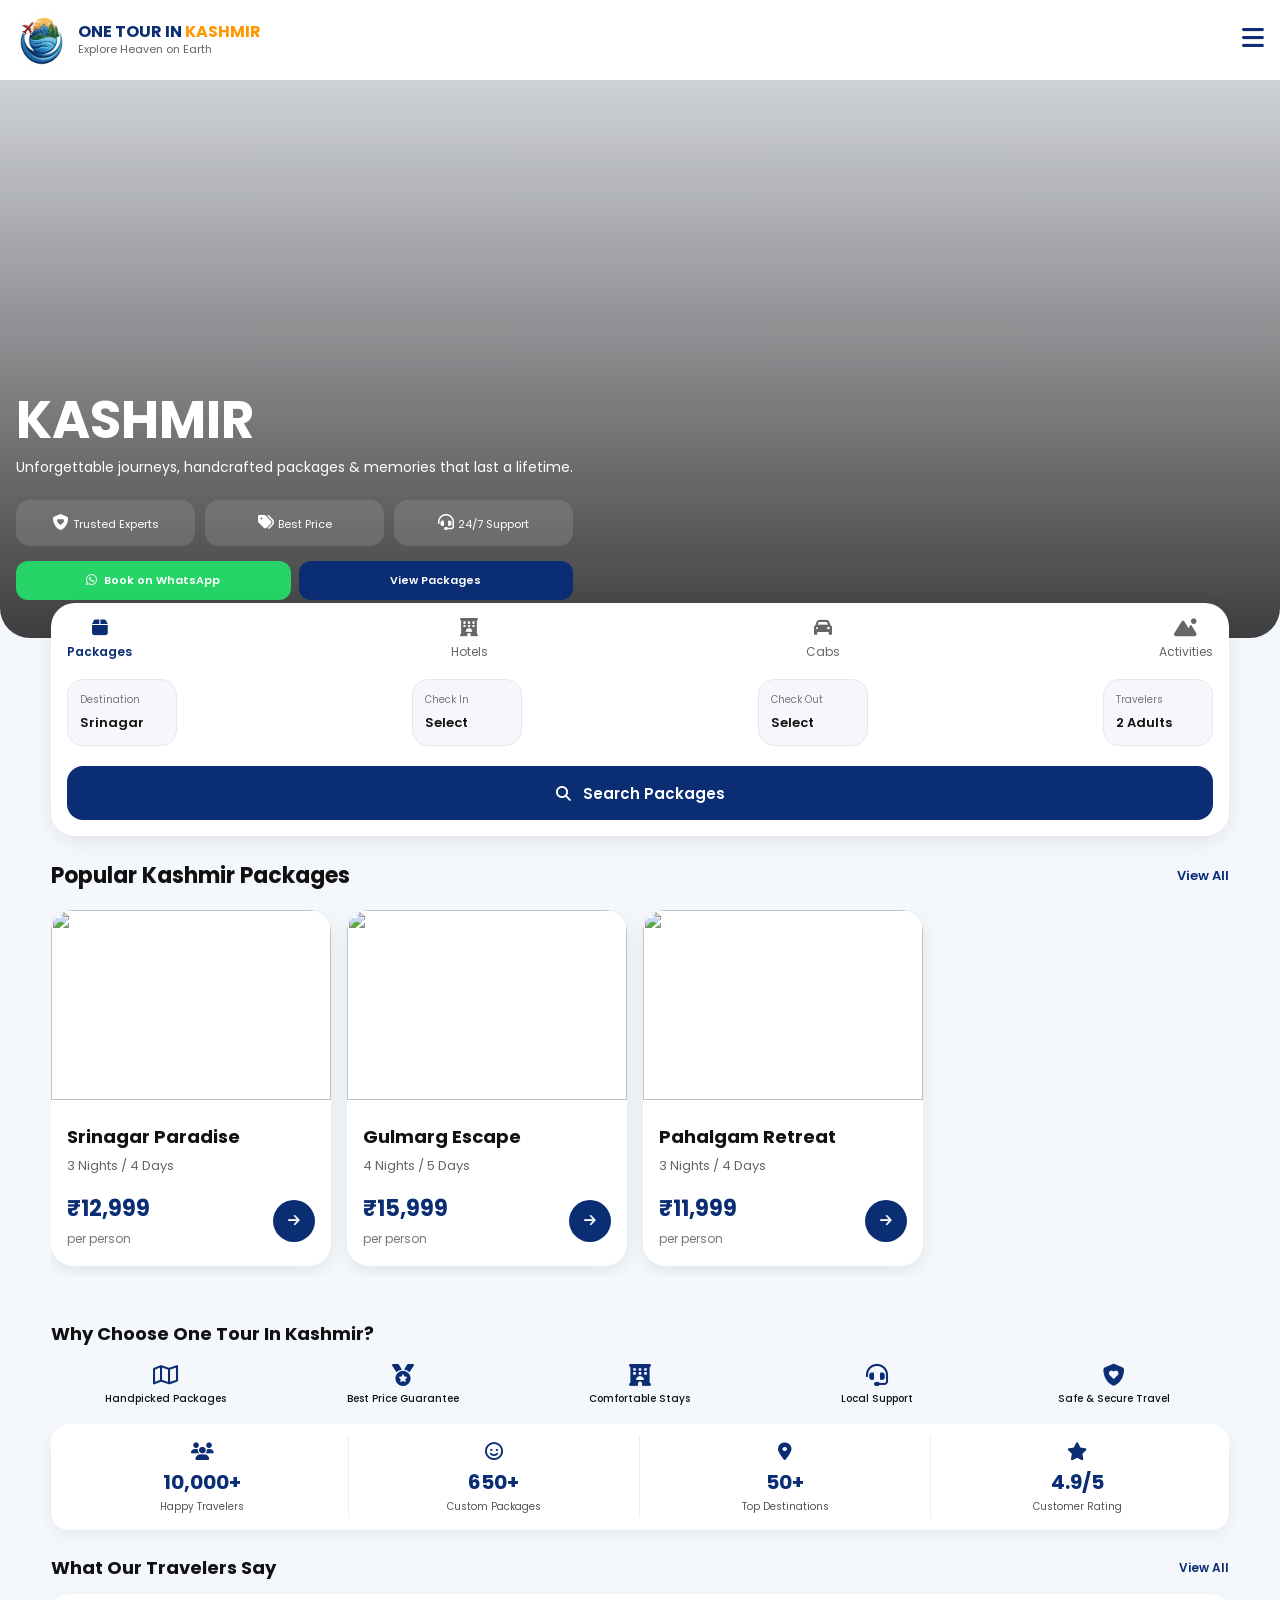
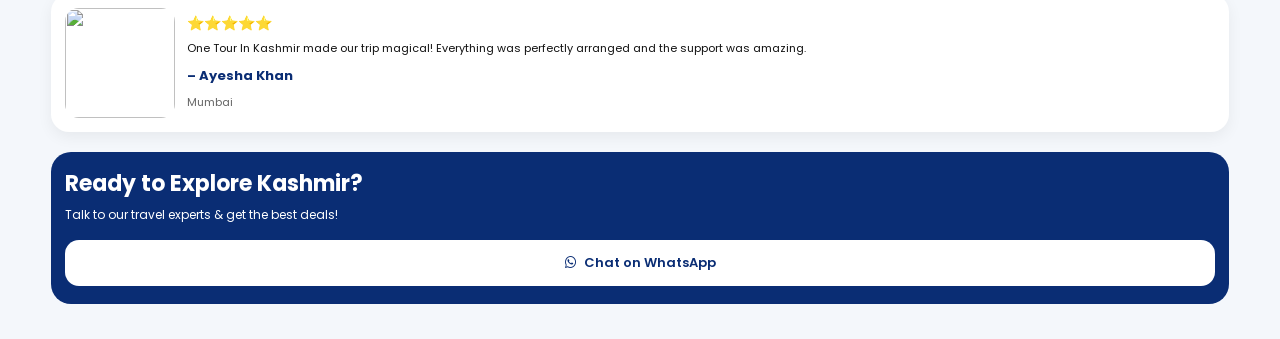
==== index.html @ 7d549db3 "Add files via upload" ====
<!DOCTYPE html>
<html lang="en">
<head>
  <meta charset="UTF-8">
  <meta name="viewport" content="width=device-width, initial-scale=1.0">

  <title>One Tour In Kashmir</title>

  <link rel="stylesheet" href="style.css">

  <!-- Icons -->
  <link rel="stylesheet"
  href="https://cdnjs.cloudflare.com/ajax/libs/font-awesome/6.5.1/css/all.min.css">

</head>
<body>

<!-- HEADER -->

<header class="header">

  <div class="logo-area">

    <img src="logoot.png" class="logo-img">

    <div class="logo-text">
      <h2>ONE TOUR IN <span>KASHMIR</span></h2>
      <p>Explore Heaven on Earth</p>
    </div>

  </div>

  <div class="menu">
    <i class="fa-solid fa-bars"></i>
  </div>

</header>

<!-- HERO -->

<section class="hero">

  <div class="overlay"></div>

  <div class="hero-content">

    <h1>KASHMIR</h1>

    <p>
      Unforgettable journeys, handcrafted packages &
      memories that last a lifetime.
    </p>

    <!-- FEATURES -->

    <div class="features">

      <div class="feature-box">
        <i class="fa-solid fa-shield-heart"></i>
        <span>Trusted Experts</span>
      </div>

      <div class="feature-box">
        <i class="fa-solid fa-tags"></i>
        <span>Best Price</span>
      </div>

      <div class="feature-box">
        <i class="fa-solid fa-headset"></i>
        <span>24/7 Support</span>
      </div>

    </div>

    <!-- BUTTONS -->

    <div class="hero-buttons">

      <a href="#" class="btn whatsapp">
        <i class="fa-brands fa-whatsapp"></i>
        Book on WhatsApp
      </a>

      <a href="#" class="btn white-btn">
        View Packages
      </a>

    </div>

  </div>

</section>

<!-- SEARCH SECTION -->

<section class="search-section">

  <!-- CATEGORY -->

  <div class="tabs">

    <div class="tab active">
      <i class="fa-solid fa-box"></i>
      <span>Packages</span>
    </div>

    <div class="tab">
      <i class="fa-solid fa-hotel"></i>
      <span>Hotels</span>
    </div>

    <div class="tab">
      <i class="fa-solid fa-car"></i>
      <span>Cabs</span>
    </div>

    <div class="tab">
      <i class="fa-solid fa-mountain-sun"></i>
      <span>Activities</span>
    </div>

  </div>

<!-- SEARCH BAR -->

<div class="search-bar">

  <div class="search-item">
    <label>Destination</label>
    <p>Srinagar</p>
  </div>

  <div class="search-item">
    <label>Check In</label>
    <p>Select</p>
  </div>

  <div class="search-item">
    <label>Check Out</label>
    <p>Select</p>
  </div>

  <div class="search-item">
    <label>Travelers</label>
    <p>2 Adults</p>
  </div>

</div>

<!-- SEPARATE SEARCH BUTTON -->

<button class="main-search-btn">
  <i class="fa-solid fa-magnifying-glass"></i>
  Search Packages
</button>

</div>

</section>

<!-- PACKAGES -->

<section class="packages">

  <div class="title-row">
    <h2>Popular Kashmir Packages</h2>
    <a href="#">View All</a>
  </div>

  <div class="package-scroll">

    <!-- CARD -->

    <div class="card">

      <img src="https://images.unsplash.com/photo-1598091383021-15ddea10925d?q=80&w=1200&auto=format&fit=crop">

      <div class="card-content">

        <h3>Srinagar Paradise</h3>

        <p>3 Nights / 4 Days</p>

        <div class="price-row">

          <div>
            <h4>₹12,999</h4>
            <span>per person</span>
          </div>

          <button>
            <i class="fa-solid fa-arrow-right"></i>
          </button>

        </div>

      </div>

    </div>

    <!-- CARD -->

    <div class="card">

      <img src="https://images.unsplash.com/photo-1626621341517-bbf3d9990a23?q=80&w=1200&auto=format&fit=crop">

      <div class="card-content">

        <h3>Gulmarg Escape</h3>

        <p>4 Nights / 5 Days</p>

        <div class="price-row">

          <div>
            <h4>₹15,999</h4>
            <span>per person</span>
          </div>

          <button>
            <i class="fa-solid fa-arrow-right"></i>
          </button>

        </div>

      </div>

    </div>

    <!-- CARD -->

    <div class="card">

      <img src="https://images.unsplash.com/photo-1506744038136-46273834b3fb?q=80&w=1200&auto=format&fit=crop">

      <div class="card-content">

        <h3>Pahalgam Retreat</h3>

        <p>3 Nights / 4 Days</p>

        <div class="price-row">

          <div>
            <h4>₹11,999</h4>
            <span>per person</span>
          </div>

          <button>
            <i class="fa-solid fa-arrow-right"></i>
          </button>

        </div>

      </div>

    </div>

  </div>

</section>

<!-- WHY CHOOSE -->

<section class="why-section">

  <h2>Why Choose One Tour In Kashmir?</h2>

  <div class="why-icons">

    <div class="why-item">
      <i class="fa-regular fa-map"></i>
      <span>Handpicked Packages</span>
    </div>

    <div class="why-item">
      <i class="fa-solid fa-medal"></i>
      <span>Best Price Guarantee</span>
    </div>

    <div class="why-item">
      <i class="fa-solid fa-hotel"></i>
      <span>Comfortable Stays</span>
    </div>

    <div class="why-item">
      <i class="fa-solid fa-headset"></i>
      <span>Local Support</span>
    </div>

    <div class="why-item">
      <i class="fa-solid fa-shield-heart"></i>
      <span>Safe & Secure Travel</span>
    </div>

  </div>

</section>

<!-- STATS -->

<section class="stats-box">

  <div class="stat-item">
    <i class="fa-solid fa-users"></i>
    <h3>10,000+</h3>
    <p>Happy Travelers</p>
  </div>

  <div class="stat-item">
    <i class="fa-regular fa-face-smile"></i>
    <h3>650+</h3>
    <p>Custom Packages</p>
  </div>

  <div class="stat-item">
    <i class="fa-solid fa-location-dot"></i>
    <h3>50+</h3>
    <p>Top Destinations</p>
  </div>

  <div class="stat-item">
    <i class="fa-solid fa-star"></i>
    <h3>4.9/5</h3>
    <p>Customer Rating</p>
  </div>

</section>

<!-- TESTIMONIAL -->

<section class="testimonial-section">

  <div class="testimonial-top">

    <h2>What Our Travelers Say</h2>

    <a href="#">View All</a>

  </div>

  <div class="testimonial-card">

    <img src="https://images.unsplash.com/photo-1519046904884-53103b34b206?q=80&w=1200&auto=format&fit=crop">

    <div class="testimonial-content">

      <div class="stars">⭐⭐⭐⭐⭐</div>

      <p>
        One Tour In Kashmir made our trip magical!
        Everything was perfectly arranged and the support was amazing.
      </p>

      <h4>– Ayesha Khan</h4>

      <span>Mumbai</span>

    </div>

  </div>

</section>

<!-- CTA -->

<section class="cta-box">

  <div>

    <h2>Ready to Explore Kashmir?</h2>

    <p>
      Talk to our travel experts & get the best deals!
    </p>

  </div>

  <a href="#">
    <i class="fa-brands fa-whatsapp"></i>
    Chat on WhatsApp
  </a>

</section>



</body>
</html>
---- style.css ----
@import url('https://fonts.googleapis.com/css2?family=Poppins:wght@300;400;500;600;700&display=swap');

*{
  margin:0;
  padding:0;
  box-sizing:border-box;
  font-family:'Poppins',sans-serif;
}

body{
  background:#f4f7fb;
  color:#111;
  overflow-x:hidden;
}

/* HEADER */

.header{
  width:100%;
  padding:14px 16px;
  display:flex;
  justify-content:space-between;
  align-items:center;
  background:#fff;
  position:fixed;
  top:0;
  left:0;
  z-index:1000;
}

.logo-area{
  display:flex;
  align-items:center;
  gap:10px;
}

.logo-img{
  width:52px;
  height:52px;
  object-fit:contain;
}

.logo-text h2{
  font-size:16px;
  color:#0a2d74;
  line-height:1.2;
}

.logo-text span{
  color:#ff9800;
}

.logo-text p{
  font-size:11px;
  color:#666;
}

.menu i{
  font-size:25px;
  color:#0a2d74;
}

/* HERO */

.hero{
  width:100%;
  height:62vh;
  background:url('https://images.unsplash.com/photo-1605640840605-14ac1855827b?q=80&w=1400&auto=format&fit=crop') center/cover;
  position:relative;
  margin-top:80px;
  display:flex;
  align-items:end;
  padding:20px 16px;
  border-bottom-left-radius:30px;
  border-bottom-right-radius:30px;
  overflow:hidden;
}

.overlay{
  position:absolute;
  inset:0;
  background:linear-gradient(
  to top,
  rgba(0,0,0,0.75),
  rgba(0,0,0,0.15)
  );
}

.hero-content{
  position:relative;
  z-index:2;
  color:#fff;
}

.hero-content h1{
  font-size:52px;
  line-height:0.9;
  margin-bottom:12px;
}

.hero-content p{
  font-size:14px;
  line-height:1.7;
  margin-bottom:20px;
}

/* FEATURES */

.features{
  display:flex;
  gap:10px;
  margin-bottom:20px;
}

.feature-box{
  flex:1;
  background:rgba(255,255,255,0.12);
  backdrop-filter:blur(10px);
  border-radius:14px;
  padding:10px;
  text-align:center;
}

.feature-box i{
  font-size:16px;
  margin-bottom:6px;
}

.feature-box span{
  font-size:11px;
}

/* HERO BUTTONS */

.hero-buttons{
  display:flex;
  gap:8px;
  margin-top:-5px;
  margin-bottom:18px;
}

.btn{
  flex:1;
  padding:11px 10px;
  border-radius:12px;
  text-align:center;
  text-decoration:none;
  font-size:11px;
  font-weight:600;
}

.btn i{
  margin-right:4px;
  font-size:12px;
}

.whatsapp{
  background:#25d366;
  color:#fff;
}

.white-btn{
  background:#0a2d74;
  color:#ffffff;
}

/* SEARCH */

.search-section{
  width:92%;
  background:#fff;
  margin:-35px auto 25px;
  padding:16px;
  border-radius:24px;
  box-shadow:0 5px 20px rgba(0,0,0,0.08);
  position:relative;
  z-index:10;
}

/* TABS */

.tabs{
  display:flex;
  justify-content:space-between;
  margin-bottom:18px;
}

.tab{
  display:flex;
  flex-direction:column;
  align-items:center;
  gap:6px;
  color:#666;
  font-size:12px;
}

.tab i{
  font-size:18px;
}

.tab.active{
  color:#0a2d74;
  font-weight:600;
}

/* SEARCH BAR NEW DESIGN */

.search-bar{
  width:100%;
  display:flex;
  align-items:center;
  justify-content:space-between;
  gap:10px;
  margin-top:18px;
  overflow-x:auto;
  padding-bottom:4px;
}

.search-bar::-webkit-scrollbar{
  display:none;
}

.search-item{
  min-width:110px;
  background:#f5f7fb;
  border:1px solid #e4e8f0;
  border-radius:16px;
  padding:12px;
  flex-shrink:0;
}

.search-item label{
  display:block;
  font-size:10px;
  color:#777;
  margin-bottom:5px;
}

.search-item p{
  font-size:13px;
  font-weight:600;
  color:#111;
}

/* MAIN SEARCH BUTTON */

.main-search-btn{
  width:100%;
  height:54px;
  border:none;
  border-radius:16px;
  background:#0a2d74;
  color:#fff;
  font-size:15px;
  font-weight:600;
  margin-top:16px;
  cursor:pointer;
}

.main-search-btn i{
  margin-right:8px;
}

/* PACKAGES */

.packages{
  width:92%;
  margin:auto;
  padding-bottom:40px;
}

.title-row{
  display:flex;
  justify-content:space-between;
  align-items:center;
  margin-bottom:18px;
}

.title-row h2{
  font-size:22px;
  width:70%;
  line-height:1.4;
}

.title-row a{
  text-decoration:none;
  color:#0a2d74;
  font-size:13px;
  font-weight:600;
}

/* SCROLL */

.package-scroll{
  display:flex;
  gap:16px;
  overflow-x:auto;
  padding-bottom:10px;
}

.package-scroll::-webkit-scrollbar{
  display:none;
}

/* CARD */

.card{
  min-width:280px;
  background:#fff;
  border-radius:22px;
  overflow:hidden;
  box-shadow:0 5px 18px rgba(0,0,0,0.08);
}

.card img{
  width:100%;
  height:190px;
  object-fit:cover;
}

.card-content{
  padding:16px;
}

.card-content h3{
  font-size:18px;
  margin-bottom:6px;
}

.card-content p{
  color:#666;
  font-size:13px;
}

.price-row{
  display:flex;
  justify-content:space-between;
  align-items:center;
  margin-top:16px;
}

.price-row h4{
  color:#0a2d74;
  font-size:22px;
}

.price-row span{
  font-size:12px;
  color:#777;
}

.price-row button{
  width:42px;
  height:42px;
  border:none;
  border-radius:50%;
  background:#0a2d74;
  color:#fff;
}


/* WHY SECTION */

.why-section{
  width:92%;
  margin:auto;
  padding-top:5px;
}

.why-section h2{
  font-size:18px;
  margin-bottom:18px;
  line-height:1.4;
  font-weight:700;
}

.why-icons{
  display:grid;
  grid-template-columns:repeat(5,1fr);
  gap:8px;
}

.why-item{
  display:flex;
  flex-direction:column;
  align-items:center;
  text-align:center;
  gap:6px;
}

.why-item i{
  font-size:22px;
  color:#0a2d74;
}

.why-item span{
  font-size:10px;
  line-height:1.4;
  font-weight:500;
}

/* STATS */

.stats-box{
  width:92%;
  margin:18px auto 25px;
  background:#fff;
  border-radius:18px;
  padding:12px 6px;
  display:grid;
  grid-template-columns:repeat(4,1fr);
  box-shadow:0 5px 15px rgba(0,0,0,0.06);
}

.stat-item{
  text-align:center;
  border-right:1px solid #eee;
  padding:4px;
}

.stat-item:last-child{
  border-right:none;
}

.stat-item i{
  font-size:18px;
  color:#0a2d74;
  margin-bottom:6px;
}

.stat-item h3{
  font-size:20px;
  color:#0a2d74;
  margin-bottom:3px;
}

.stat-item p{
  font-size:10px;
  color:#555;
  line-height:1.4;
}

/* TESTIMONIAL */

.testimonial-section{
  width:92%;
  margin:auto;
  padding-bottom:20px;
}

.testimonial-top{
  display:flex;
  justify-content:space-between;
  align-items:center;
  margin-bottom:14px;
}

.testimonial-top h2{
  font-size:18px;
  width:70%;
  line-height:1.4;
}

.testimonial-top a{
  text-decoration:none;
  color:#0a2d74;
  font-size:12px;
  font-weight:600;
}

.testimonial-card{
  background:#fff;
  border-radius:18px;
  padding:14px;
  display:flex;
  gap:12px;
  align-items:center;
  box-shadow:0 5px 15px rgba(0,0,0,0.06);
}

.testimonial-card img{
  width:110px;
  height:110px;
  object-fit:cover;
  border-radius:14px;
  margin-bottom:0;
}

.testimonial-content{
  flex:1;
}

.testimonial-content .stars{
  margin-bottom:6px;
  font-size:14px;
}

.testimonial-content p{
  font-size:11px;
  line-height:1.6;
  margin-bottom:8px;
}

.testimonial-content h4{
  color:#0a2d74;
  margin-bottom:2px;
  font-size:13px;
}

.testimonial-content span{
  color:#666;
  font-size:11px;
}

/* CTA */

.cta-box{
  width:92%;
  margin:0 auto 35px;
  background:#0a2d74;
  border-radius:20px;
  padding:18px 14px;
  color:#fff;
}

.cta-box h2{
  font-size:22px;
  margin-bottom:6px;
  line-height:1.3;
}

.cta-box p{
  font-size:12px;
  line-height:1.6;
  margin-bottom:16px;
}

.cta-box a{
  width:100%;
  display:flex;
  justify-content:center;
  align-items:center;
  gap:8px;
  background:#fff;
  color:#0a2d74;
  text-decoration:none;
  padding:13px;
  border-radius:14px;
  font-weight:600;
  font-size:13px;
}
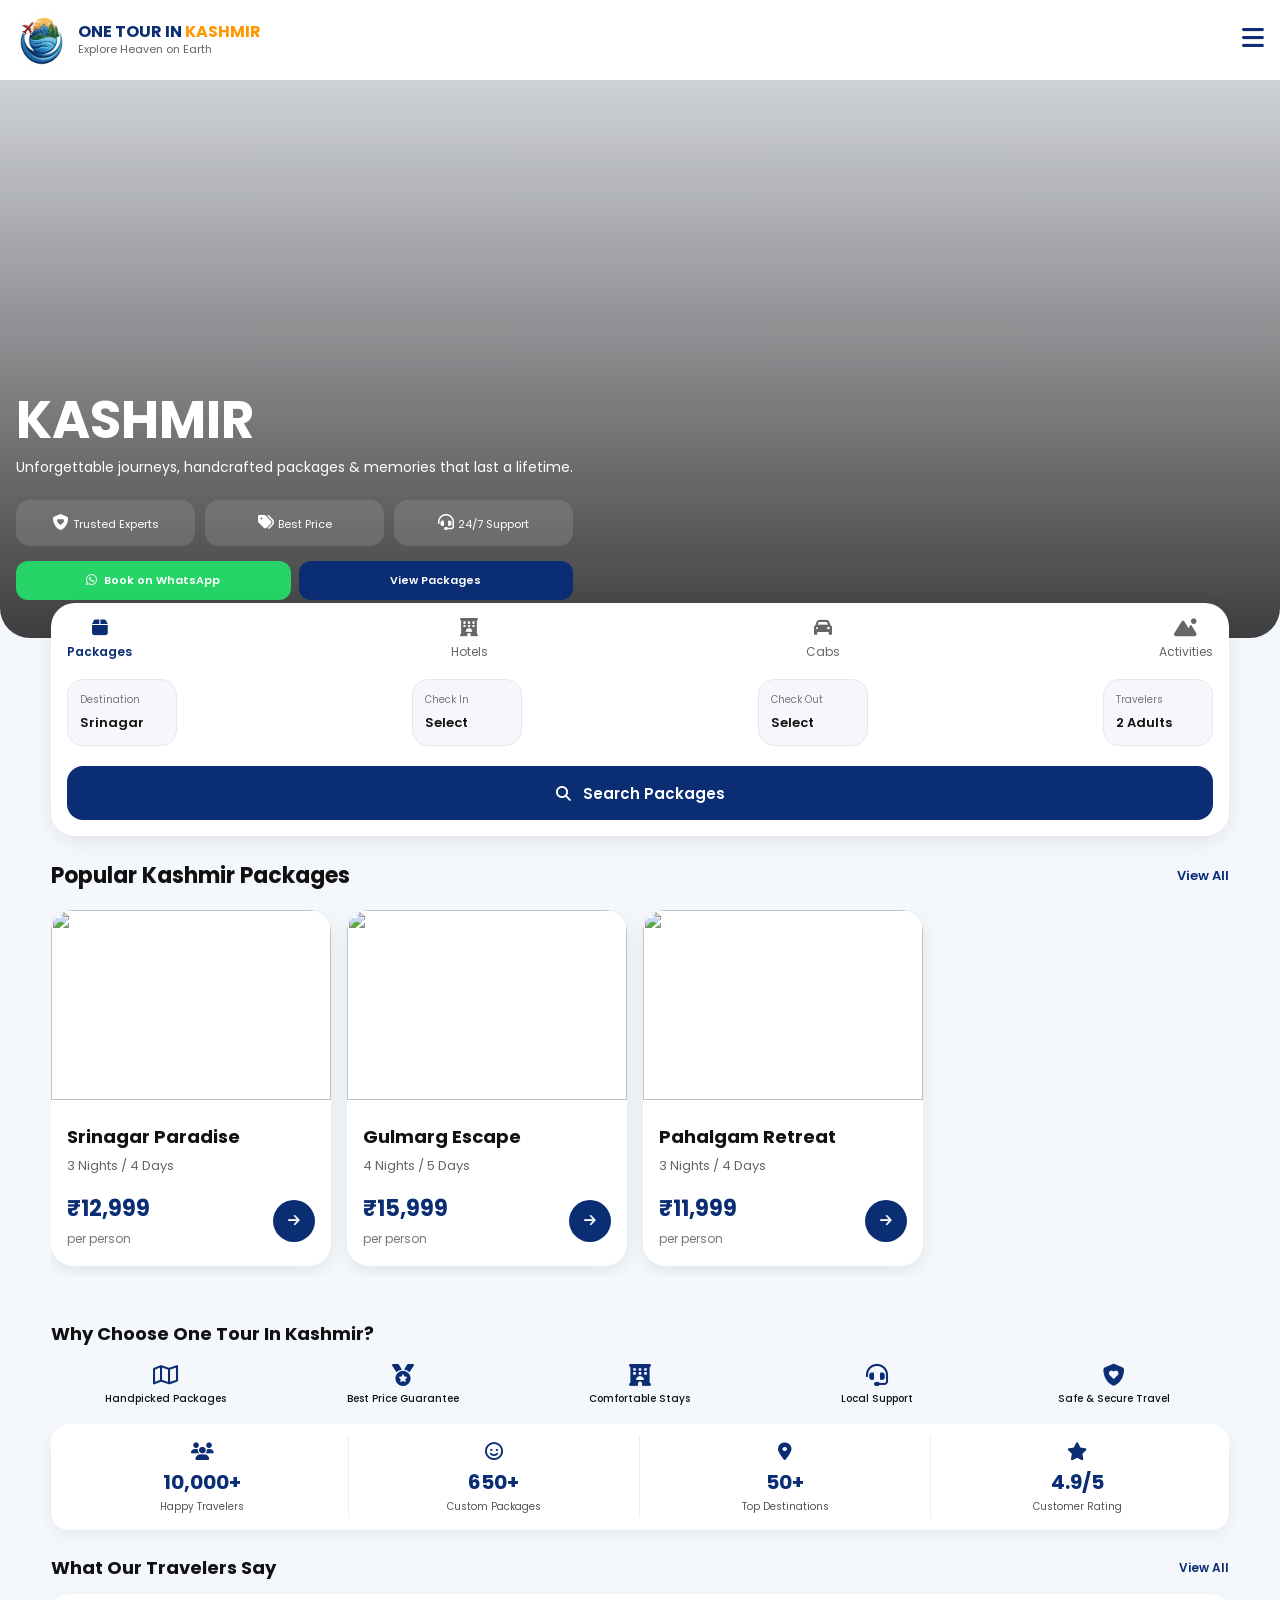
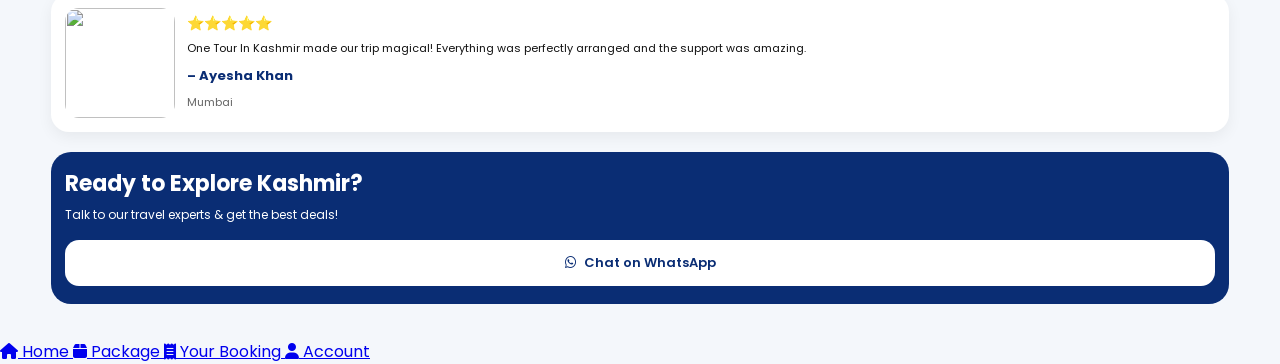
==== commit 53713f08: "Update index.html" ====
--- a/index.html
+++ b/index.html
@@ -383,7 +383,32 @@
 
 </section>
 
+<!-- BOTTOM NAVIGATION -->
+
+<nav class="bottom-nav">
+
+  <a href="home.html" class="nav-item active">
+    <i class="fa-solid fa-house"></i>
+    <span>Home</span>
+  </a>
+
+  <a href="package.html" class="nav-item">
+    <i class="fa-solid fa-box"></i>
+    <span>Package</span>
+  </a>
+
+  <a href="order.html" class="nav-item">
+    <i class="fa-solid fa-receipt"></i>
+    <span>Your Booking</span>
+  </a>
+
+  <a href="account.html" class="nav-item">
+    <i class="fa-solid fa-user"></i>
+    <span>Account</span>
+  </a>
+
+</nav>
 
 
 </body>
-</html>+</html>
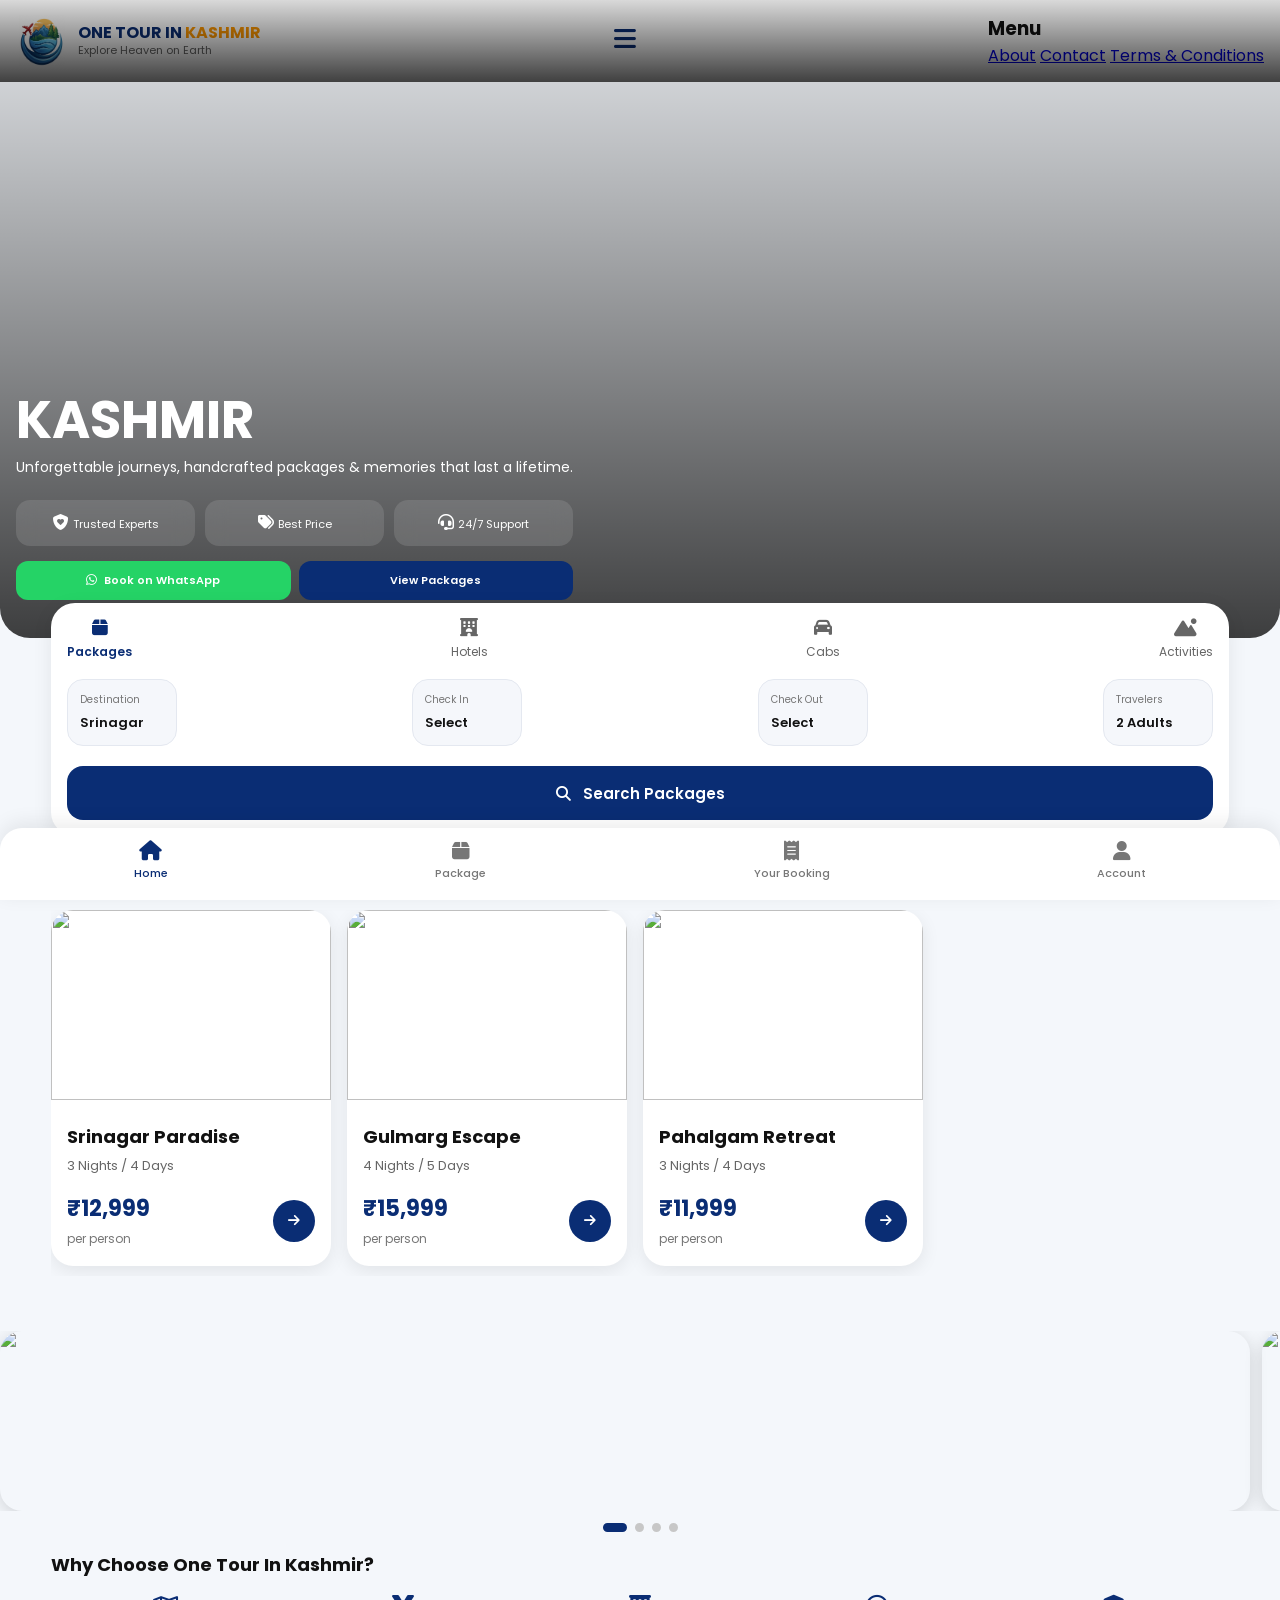
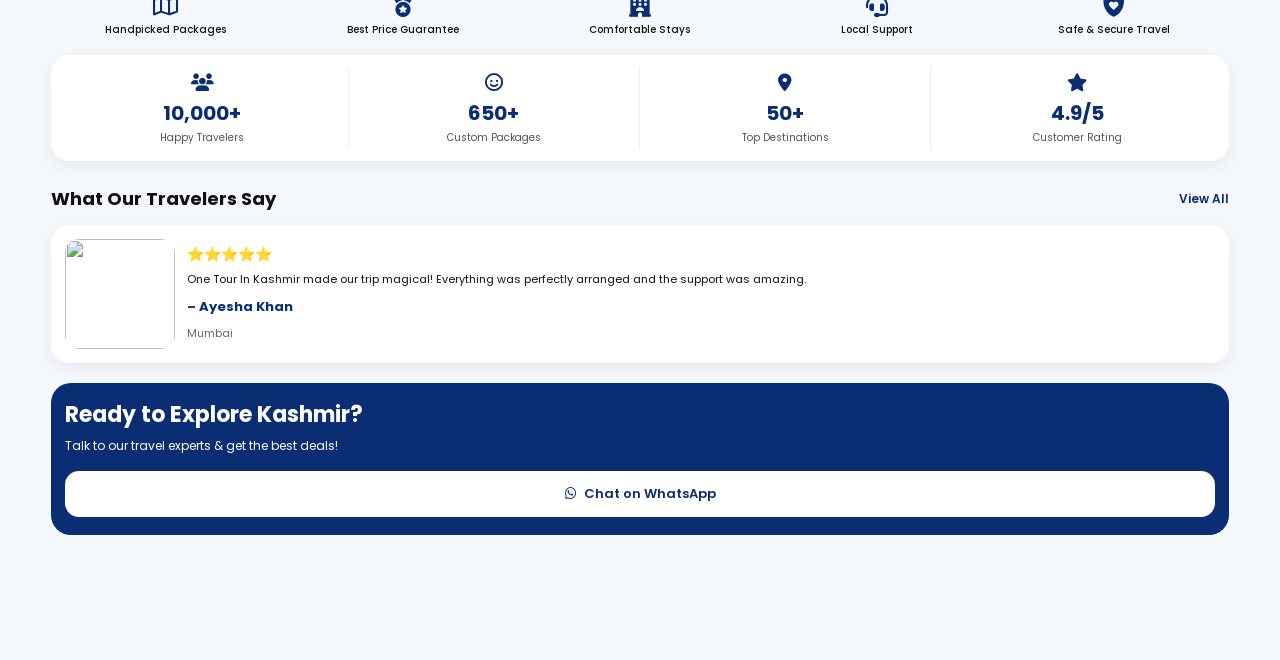
==== commit 516b3eec: "Update index.html" ====
--- a/index.html
+++ b/index.html
@@ -30,9 +30,24 @@
 
   </div>
 
-  <div class="menu">
-    <i class="fa-solid fa-bars"></i>
-  </div>
+<!-- MENU BUTTON -->
+<div class="menu" onclick="openMenu()">
+  <i class="fa-solid fa-bars"></i>
+</div>
+
+<!-- OVERLAY -->
+<div id="overlay" class="overlay" onclick="closeMenu()"></div>
+
+<!-- SIDE MENU -->
+<div id="sideMenu" class="side-menu">
+
+  <h3>Menu</h3>
+
+  <a href="about.html">About</a>
+  <a href="contact.html">Contact</a>
+  <a href="terms.html">Terms & Conditions</a>
+
+</div>
 
 </header>
 
@@ -72,21 +87,22 @@
 
     </div>
 
-    <!-- BUTTONS -->
-
-    <div class="hero-buttons">
-
-      <a href="#" class="btn whatsapp">
-        <i class="fa-brands fa-whatsapp"></i>
-        Book on WhatsApp
-      </a>
-
-      <a href="#" class="btn white-btn">
-        View Packages
-      </a>
-
-    </div>
-
+<!-- BUTTONS -->
+
+<div class="hero-buttons">
+
+  <a href="https://wa.me/917051932522" class="btn whatsapp" target="_blank">
+
+    <i class="fa-brands fa-whatsapp"></i>
+    Book on WhatsApp
+
+  </a>
+
+  <a href="package.html" class="btn white-btn">
+    View Packages
+  </a>
+
+</div>
   </div>
 
 </section>
@@ -260,6 +276,92 @@
 
 </section>
 
+
+<!-- ADVERTISEMENT SLIDER -->
+
+<section class="ad-slider-section">
+
+  <div class="ad-slider" id="adSlider">
+
+<img src="https://images.unsplash.com/photo-1501785888041-af3ef285b470?w=1200" class="ad-slide">
+
+<img src="https://images.unsplash.com/photo-1528127269322-539801943592?w=1200" class="ad-slide">
+
+<img src="https://images.unsplash.com/photo-1506905925346-21bda4d32df4?w=1200" class="ad-slide">
+
+<img src="https://images.unsplash.com/photo-1488646953014-85cb44e25828?w=1200" class="ad-slide">
+
+  </div>
+
+  <!-- DOTS -->
+
+  <div class="dots">
+
+    <span class="dot active"></span>
+    <span class="dot"></span>
+    <span class="dot"></span>
+    <span class="dot"></span>
+
+  </div>
+
+</section>
+
+<style>
+
+.ad-slider-section{
+width:100%;
+padding:15px 0;
+overflow:hidden;
+}
+
+.ad-slider{
+display:flex;
+overflow-x:auto;
+scroll-snap-type:x mandatory;
+scroll-behavior:smooth;
+gap:12px;
+padding:0 15px;
+}
+
+.ad-slider::-webkit-scrollbar{
+display:none;
+}
+
+.ad-slide{
+min-width:100%;
+height:180px;
+border-radius:22px;
+object-fit:cover;
+scroll-snap-align:start;
+box-shadow:0 4px 18px rgba(0,0,0,0.15);
+}
+
+/* DOTS */
+
+.dots{
+display:flex;
+justify-content:center;
+gap:8px;
+margin-top:12px;
+}
+
+.dot{
+width:9px;
+height:9px;
+border-radius:50%;
+background:#c7c7c7;
+transition:0.3s;
+}
+
+.dot.active{
+width:24px;
+border-radius:20px;
+background:#0a2d74;
+}
+
+</style>
+
+
 <!-- WHY CHOOSE -->
 
 <section class="why-section">
@@ -376,10 +478,10 @@
 
   </div>
 
-  <a href="#">
-    <i class="fa-brands fa-whatsapp"></i>
-    Chat on WhatsApp
-  </a>
+<a href="https://wa.me/917051932522" target="_blank">
+  <i class="fa-brands fa-whatsapp"></i>
+  Chat on WhatsApp
+</a>
 
 </section>
 
@@ -408,7 +510,7 @@
   </a>
 
 </nav>
-
+<script src="main.js"></script>
 
 </body>
 </html>
--- a/style.css
+++ b/style.css
@@ -548,4 +548,49 @@
   border-radius:14px;
   font-weight:600;
   font-size:13px;
-}+}
+
+
+/* BOTTOM NAVIGATION */
+
+.bottom-nav{
+  position:fixed;
+  bottom:0;
+  left:0;
+  width:100%;
+  height:72px;
+  background:#fff;
+  display:flex;
+  justify-content:space-around;
+  align-items:center;
+  box-shadow:0 -5px 20px rgba(0,0,0,0.08);
+  z-index:1000;
+  border-top-left-radius:22px;
+  border-top-right-radius:22px;
+  padding-bottom:6px;
+}
+
+.nav-item{
+  display:flex;
+  flex-direction:column;
+  align-items:center;
+  gap:4px;
+  text-decoration:none;
+  color:#777;
+  font-size:11px;
+  font-weight:500;
+}
+
+.nav-item i{
+  font-size:20px;
+}
+
+.nav-item.active{
+  color:#0a2d74;
+}
+
+/* BODY SPACE */
+
+body{
+  padding-bottom:90px;
+}
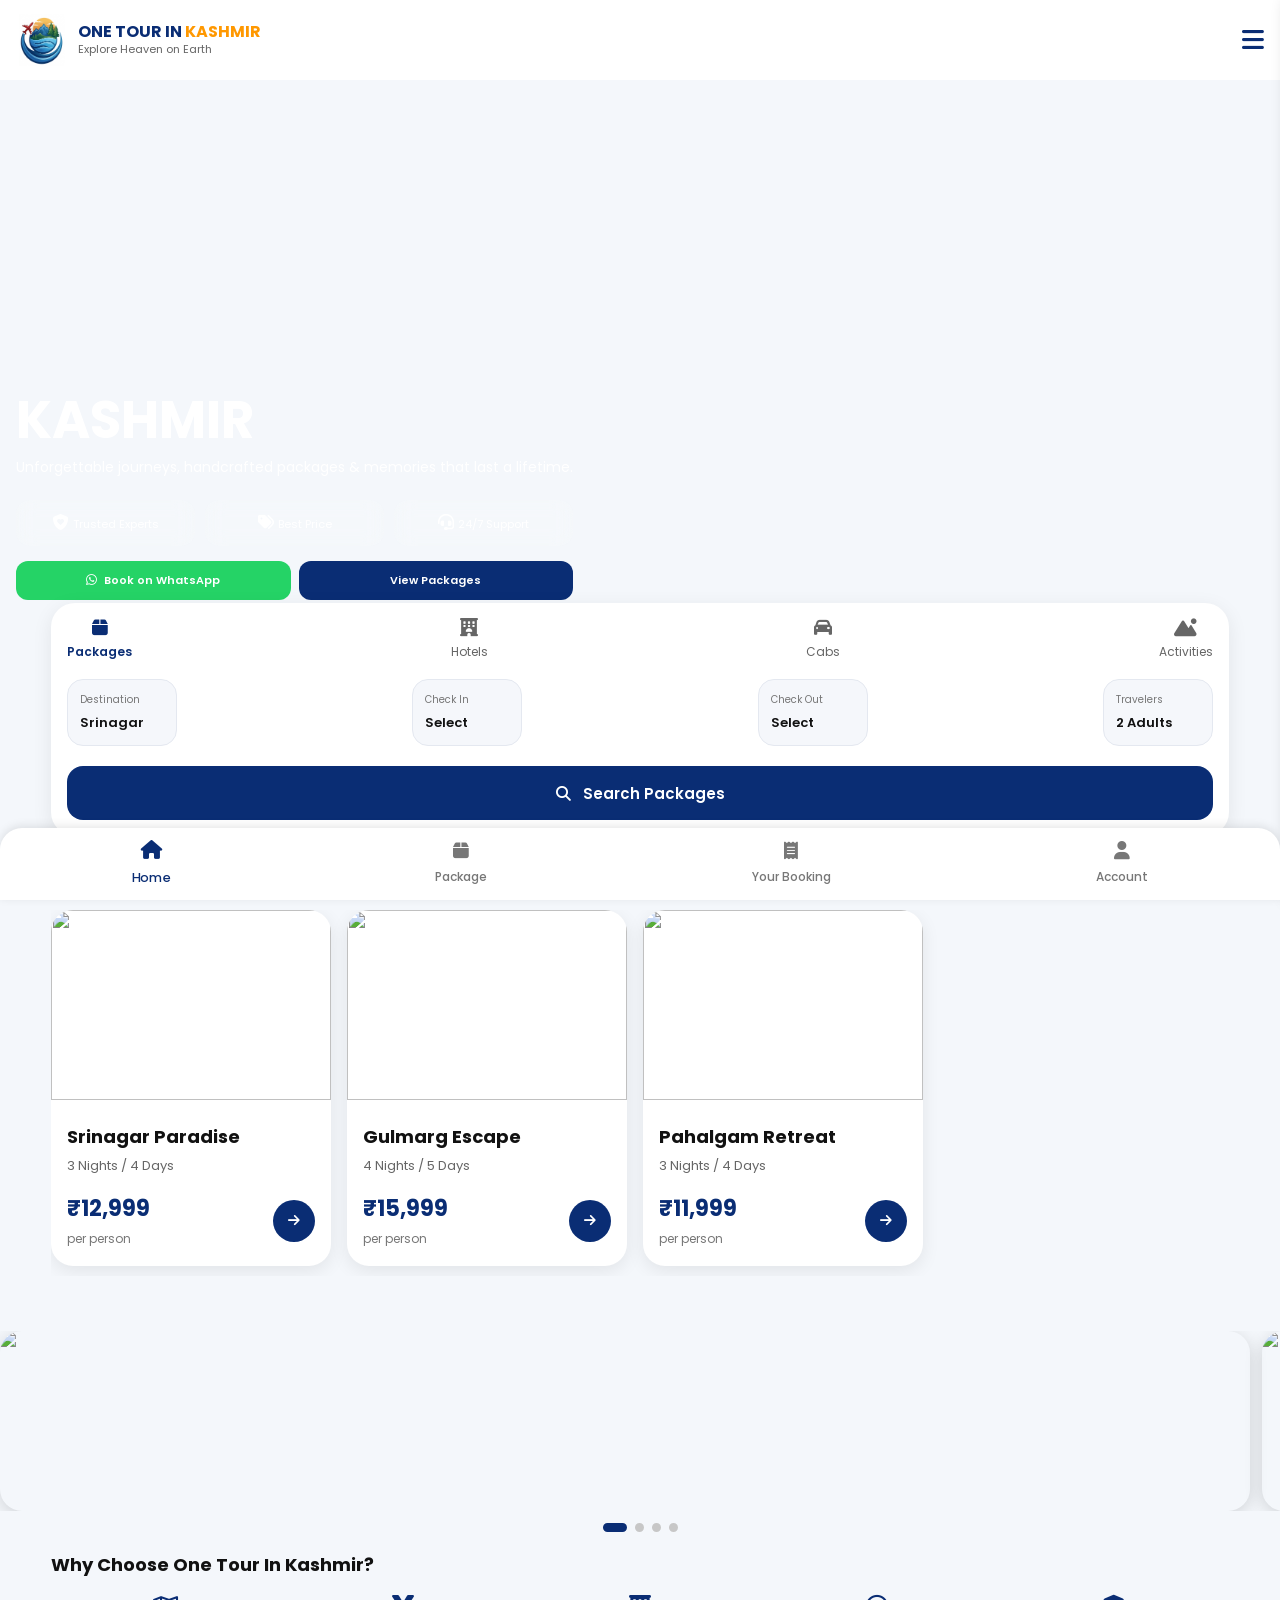
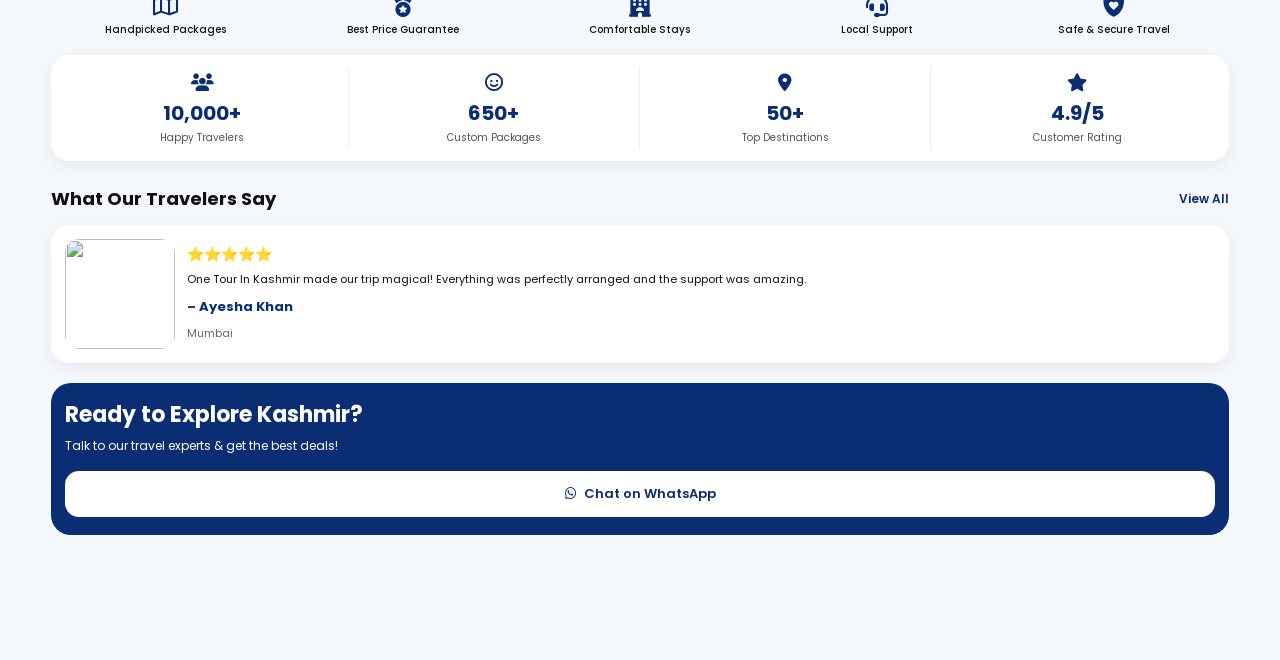
==== commit bb508682: "Update index.html" ====
--- a/index.html
+++ b/index.html
@@ -489,7 +489,7 @@
 
 <nav class="bottom-nav">
 
-  <a href="home.html" class="nav-item active">
+  <a href="index.html" class="nav-item active">
     <i class="fa-solid fa-house"></i>
     <span>Home</span>
   </a>
--- a/style.css
+++ b/style.css
@@ -594,3 +594,88 @@
 body{
   padding-bottom:90px;
 }
+
+
+.menu{
+  font-size:24px;
+  cursor:pointer;
+}
+
+/* OVERLAY */
+.overlay{
+  position:fixed;
+  top:0;
+  left:0;
+  width:100%;
+  height:100%;
+  background:rgba(0,0,0,0.4);
+  display:none;
+  z-index:998;
+}
+
+/* SIDE MENU */
+.side-menu{
+  position:fixed;
+  top:0;
+  right:-260px;
+  width:250px;
+  height:100%;
+  background:#fff;
+  box-shadow:-3px 0 15px rgba(0,0,0,0.2);
+  padding:20px;
+  transition:0.3s;
+  z-index:999;
+}
+
+.side-menu h3{
+  color:#0a2d74;
+  margin-bottom:20px;
+}
+
+.side-menu a{
+  display:block;
+  padding:12px 0;
+  text-decoration:none;
+  color:#333;
+  font-weight:500;
+  border-bottom:1px solid #eee;
+}
+
+.side-menu a:hover{
+  color:#0a2d74;
+}
+
+
+
+/*======buttn nav======*/
+
+.bottom-nav{
+  position:fixed;
+  bottom:0;
+  left:0;
+  width:100%;
+  background:#fff;
+  display:flex;
+  justify-content:space-around;
+  padding:10px 0;
+  box-shadow:0 -2px 10px rgba(0,0,0,0.1);
+}
+
+.nav-item{
+  text-align:center;
+  color:#777;
+  text-decoration:none;
+  font-size:12px;
+  transition:0.3s;
+}
+
+.nav-item i{
+  font-size:18px;
+  display:block;
+  margin-bottom:4px;
+}
+
+.nav-item.active{
+  color:#0a2d74;
+  transform:scale(1.05);
+}
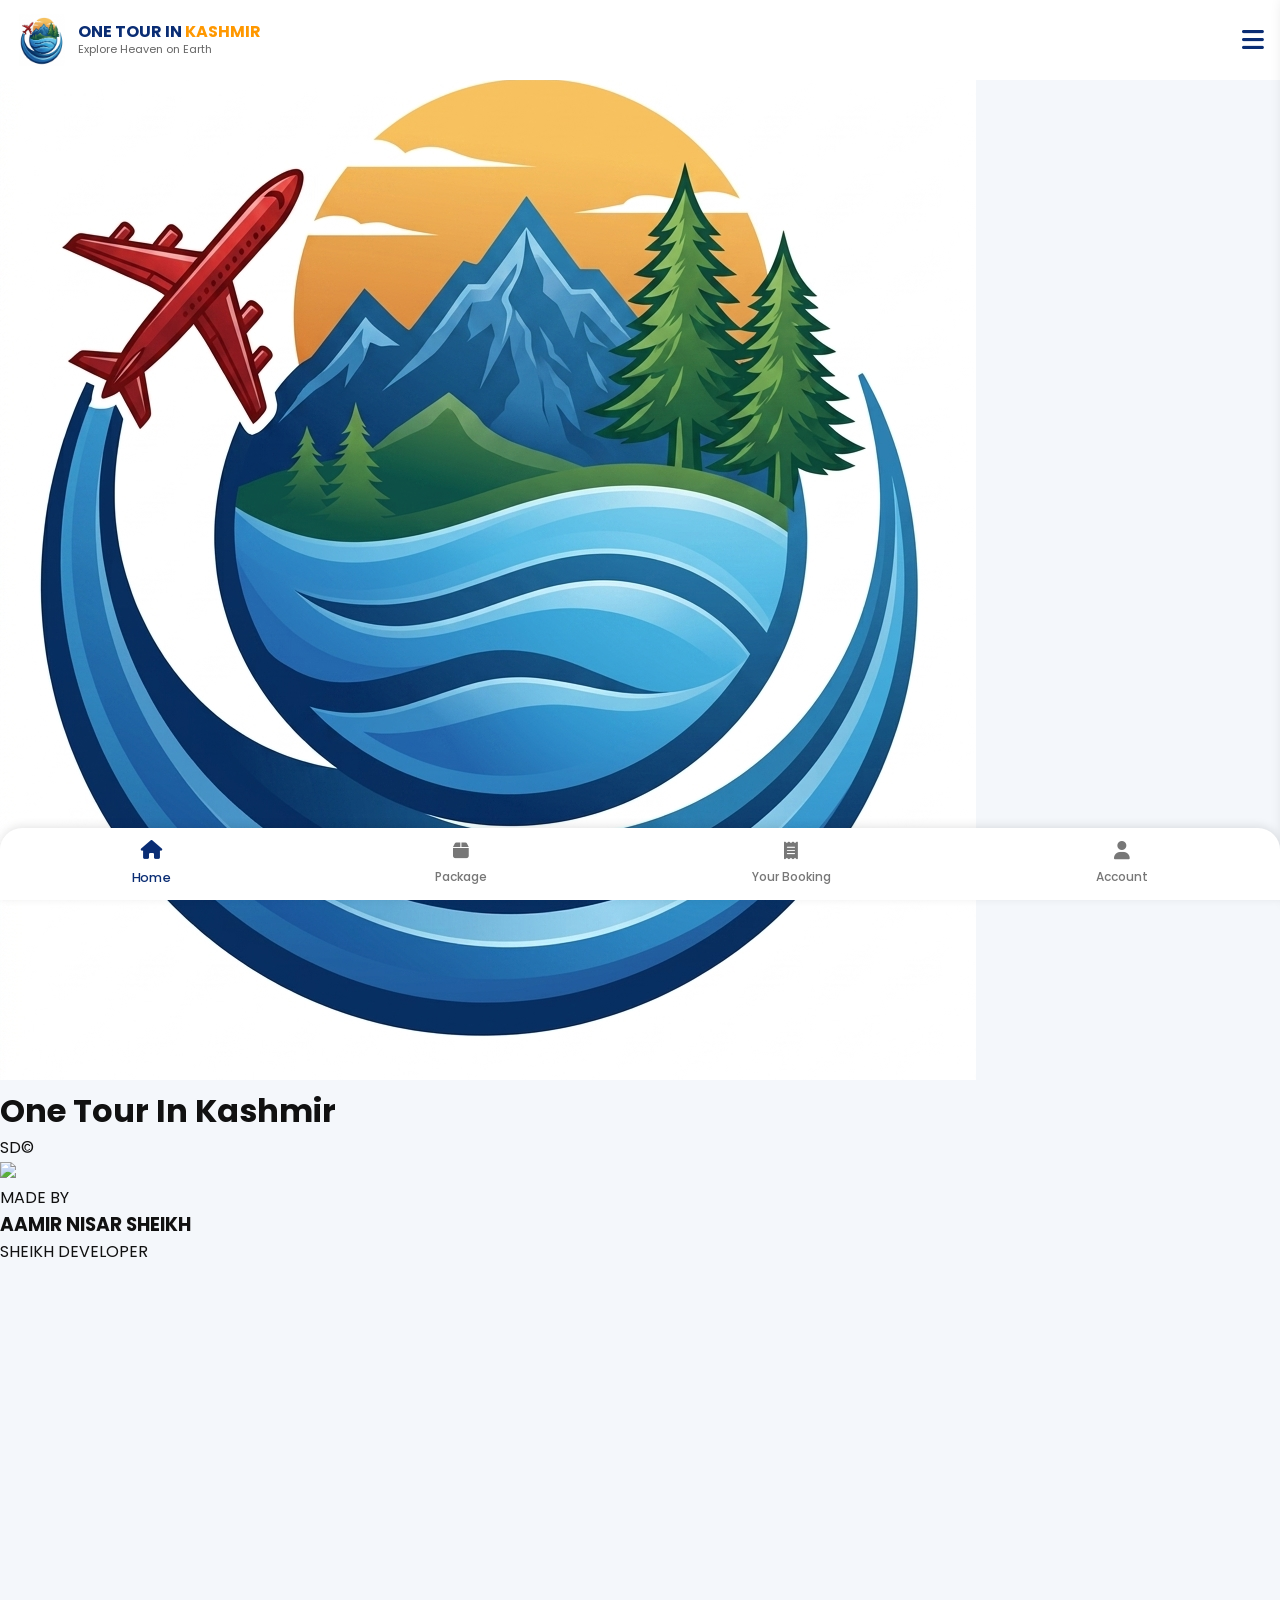
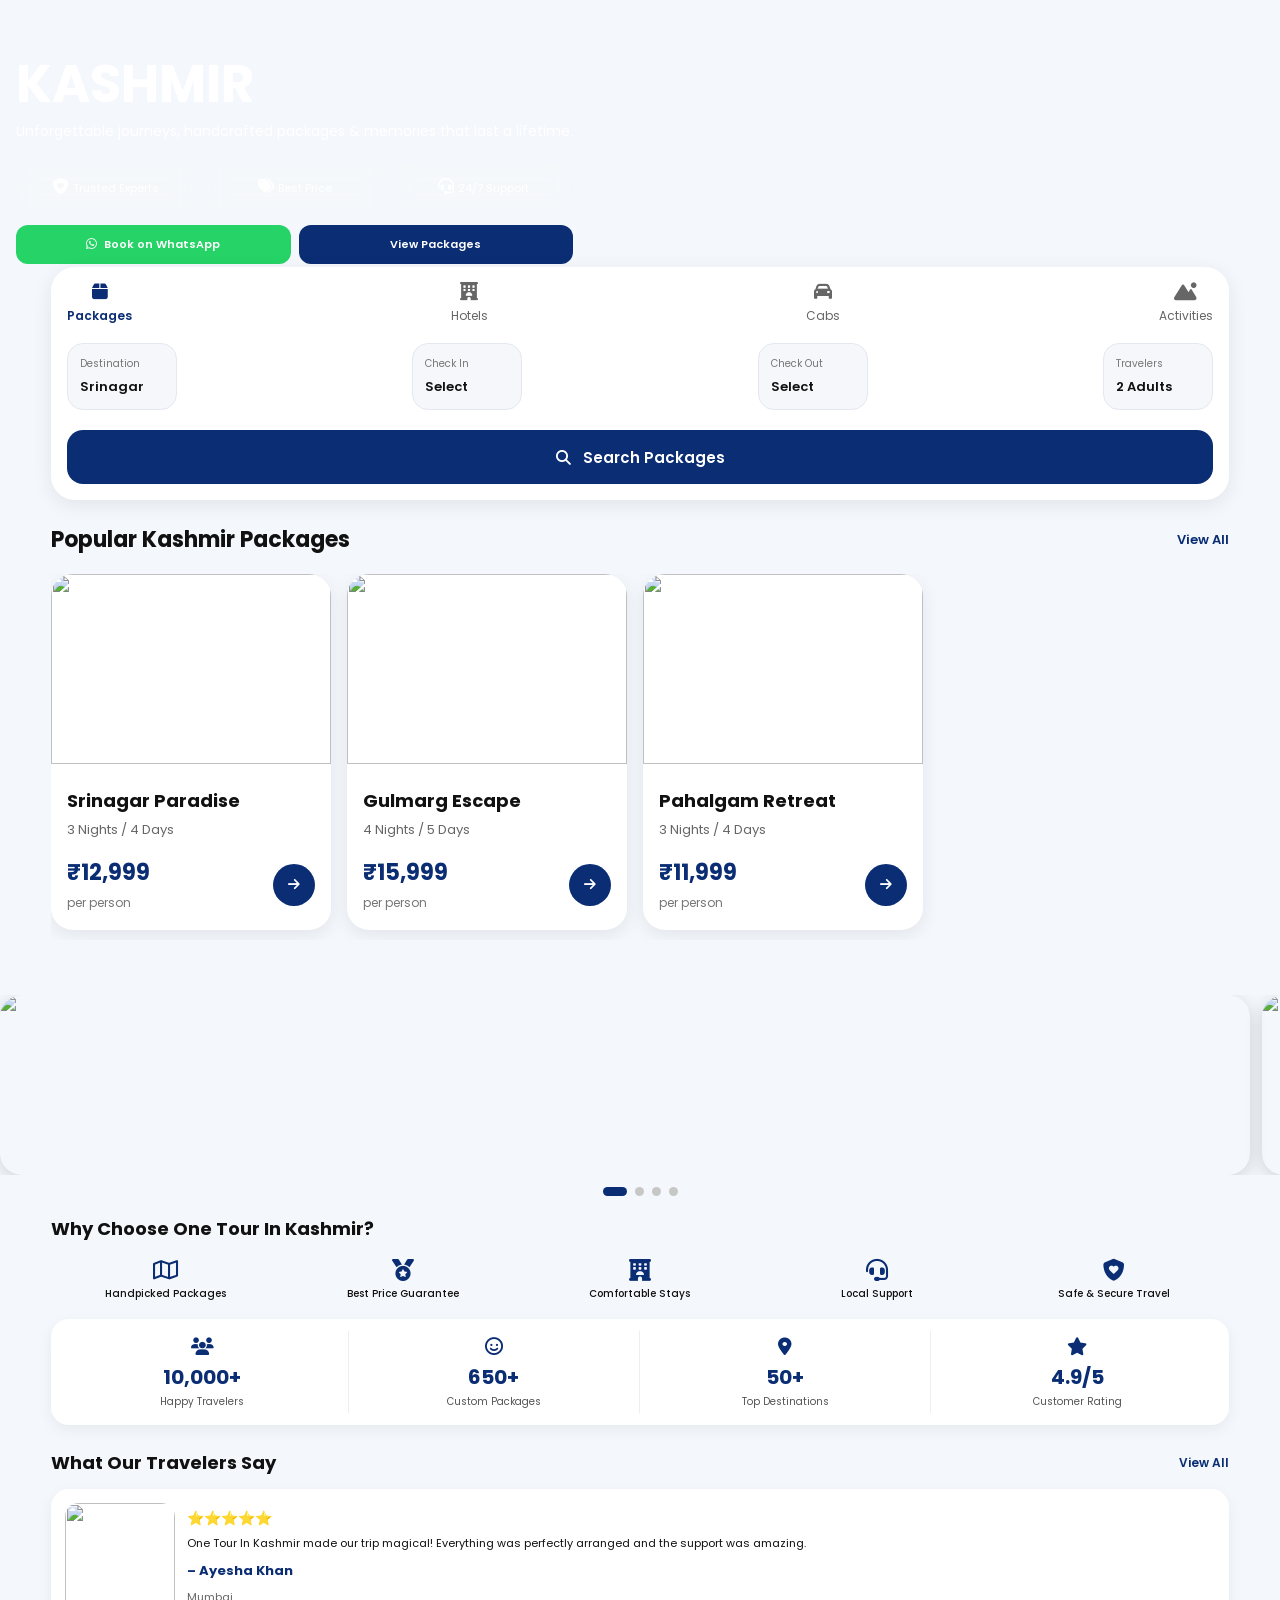
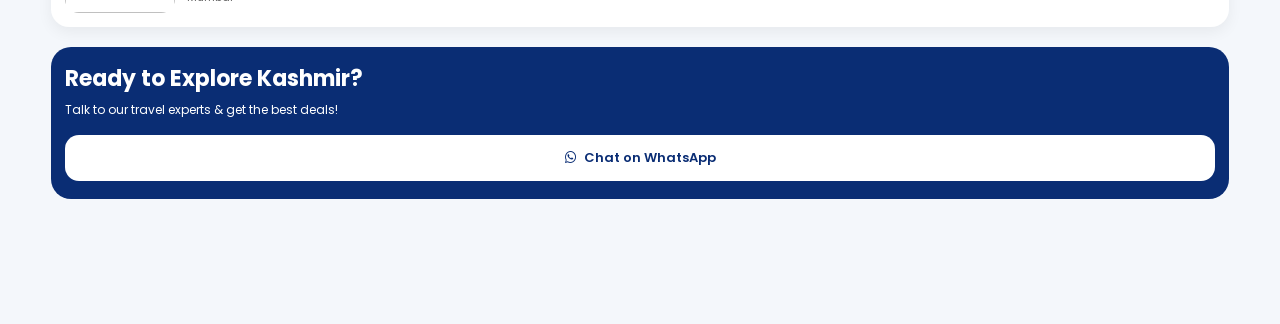
==== commit 1226f364: "Update index.html" ====
--- a/index.html
+++ b/index.html
@@ -7,6 +7,7 @@
   <title>One Tour In Kashmir</title>
 
   <link rel="stylesheet" href="style.css">
+  <link rel="stylesheet" href="splesh.css">
 
   <!-- Icons -->
   <link rel="stylesheet"
@@ -14,6 +15,48 @@
 
 </head>
 <body>
+  
+<!-- SPLASH SCREEN -->
+
+<div id="splash-screen">
+
+  <!-- Background Mountains -->
+  <div class="splash-bg"></div>
+
+  <!-- Logo Circle -->
+  <div class="logo-loader">
+
+    <!-- Loading Border -->
+    <div class="loader-ring"></div>
+
+    <!-- Logo -->
+    <img src="logoot.png" class="splash-logo">
+
+  </div>
+
+  <!-- App Name -->
+  <h1 class="splash-title">
+    One Tour In <span>Kashmir</span>
+  </h1>
+
+  <!-- Bottom Line -->
+  <div class="splash-line">
+    <span></span>
+    SD©
+    <span></span>
+  </div>
+  
+  <!-- =========================  
+     DEVELOPER BOX  
+========================= -->  <div class="developer-box" id="developerBox">    <img src="sheikh.jpg" class="developer-logo">    <div class="developer-text">  <span class="made-by">MADE BY</span>  
+
+<h3>AAMIR NISAR SHEIKH</h3>  
+
+<p>SHEIKH DEVELOPER</p>
+
+  </div>  </div>
+
+</div>
 
 <!-- HEADER -->
 
@@ -91,7 +134,7 @@
 
 <div class="hero-buttons">
 
-  <a href="https://wa.me/917051932522" class="btn whatsapp" target="_blank">
+  <a href="https://wa.me/919797891853" class="btn whatsapp" target="_blank">
 
     <i class="fa-brands fa-whatsapp"></i>
     Book on WhatsApp
@@ -478,7 +521,7 @@
 
   </div>
 
-<a href="https://wa.me/917051932522" target="_blank">
+<a href="https://wa.me/919797891853" target="_blank">
   <i class="fa-brands fa-whatsapp"></i>
   Chat on WhatsApp
 </a>
@@ -489,7 +532,7 @@
 
 <nav class="bottom-nav">
 
-  <a href="index.html" class="nav-item active">
+  <a href="home.html" class="nav-item active">
     <i class="fa-solid fa-house"></i>
     <span>Home</span>
   </a>
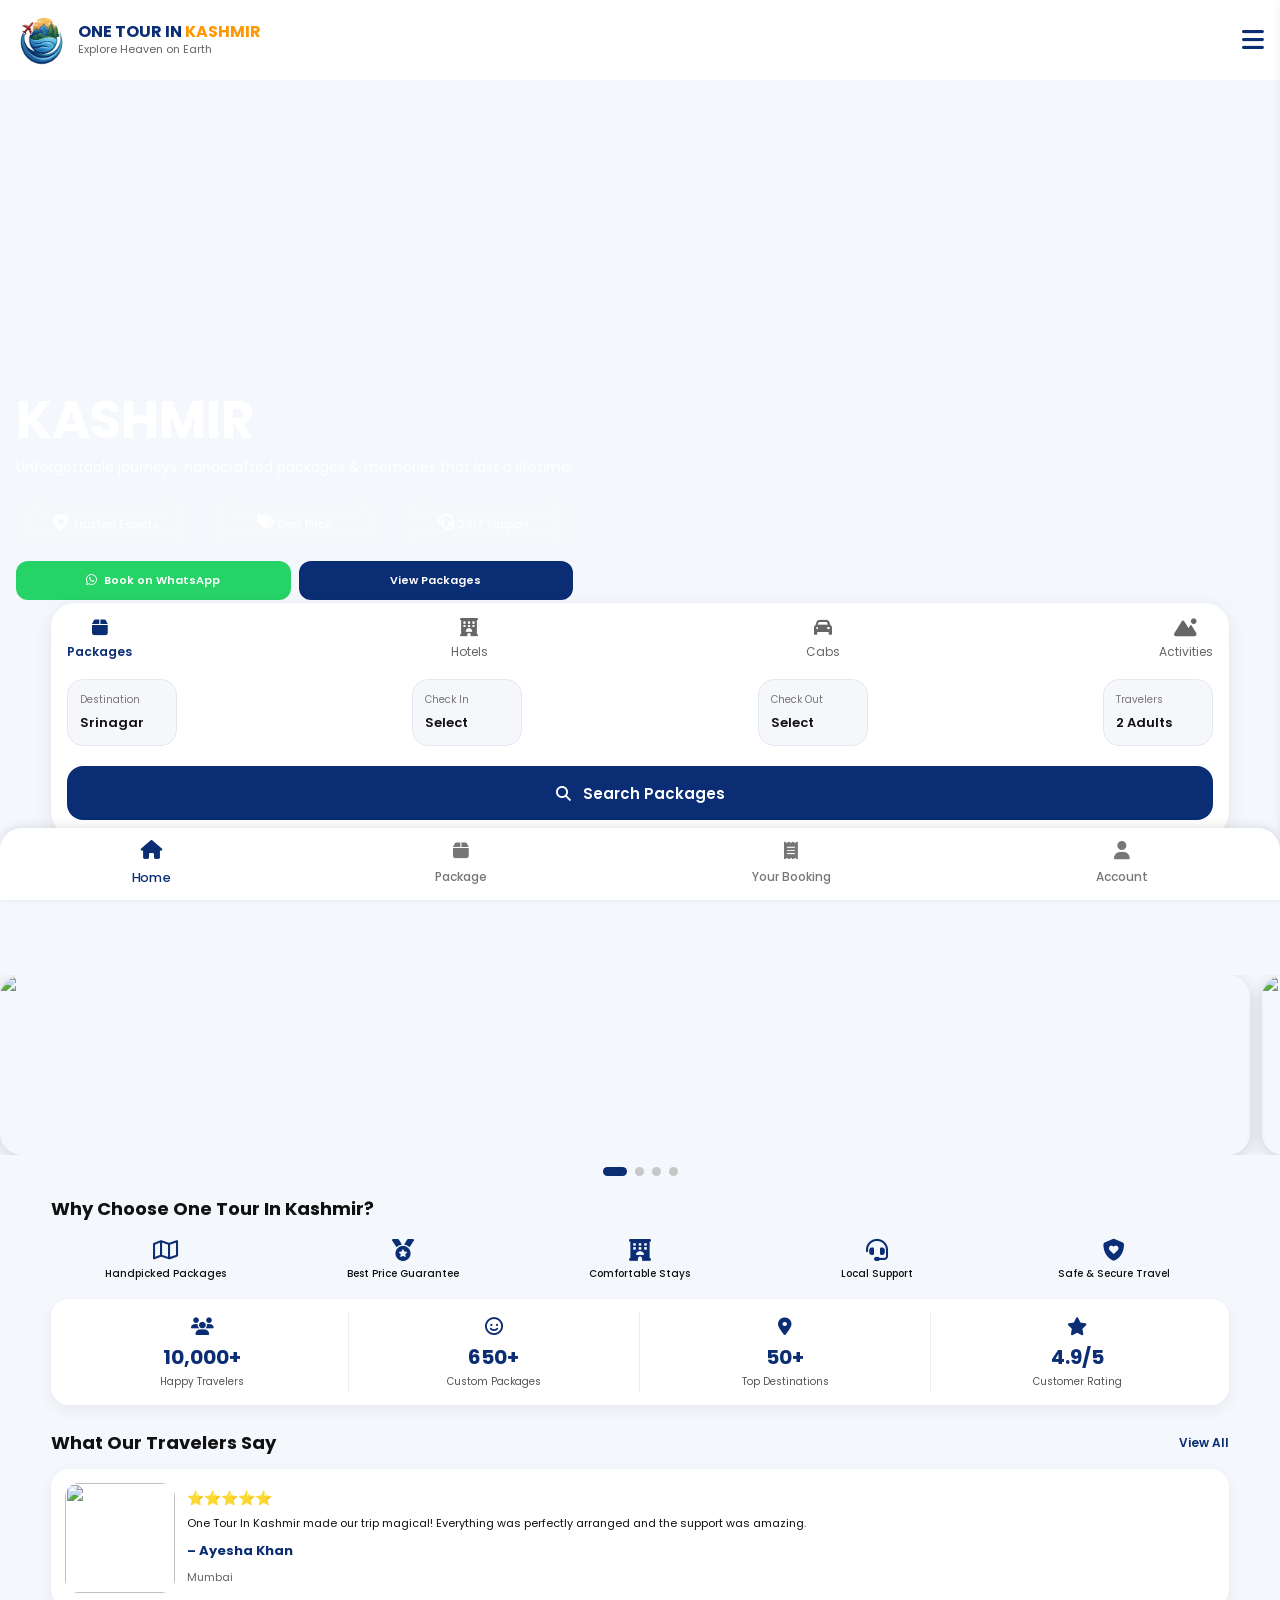
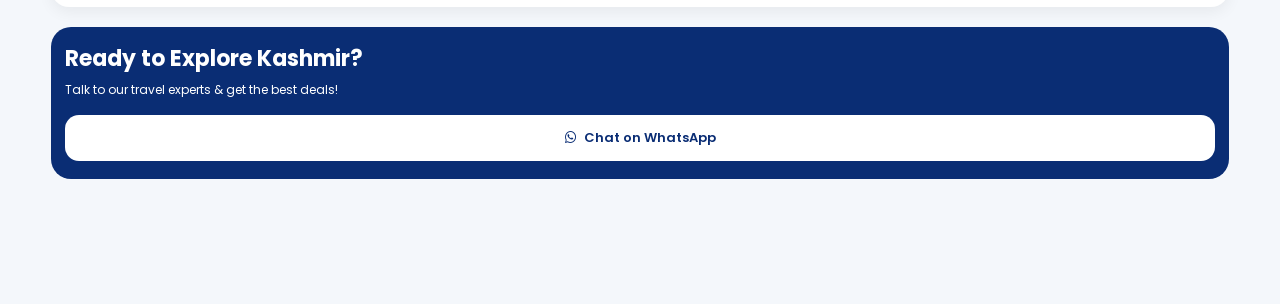
==== commit 0f8dba3d: "Update index.html" ====
--- a/index.html
+++ b/index.html
@@ -223,101 +223,16 @@
 
   <div class="title-row">
     <h2>Popular Kashmir Packages</h2>
-    <a href="#">View All</a>
-  </div>
-
-  <div class="package-scroll">
-
-    <!-- CARD -->
-
-    <div class="card">
-
-      <img src="https://images.unsplash.com/photo-1598091383021-15ddea10925d?q=80&w=1200&auto=format&fit=crop">
-
-      <div class="card-content">
-
-        <h3>Srinagar Paradise</h3>
-
-        <p>3 Nights / 4 Days</p>
-
-        <div class="price-row">
-
-          <div>
-            <h4>₹12,999</h4>
-            <span>per person</span>
-          </div>
-
-          <button>
-            <i class="fa-solid fa-arrow-right"></i>
-          </button>
-
-        </div>
-
-      </div>
-
-    </div>
-
-    <!-- CARD -->
-
-    <div class="card">
-
-      <img src="https://images.unsplash.com/photo-1626621341517-bbf3d9990a23?q=80&w=1200&auto=format&fit=crop">
-
-      <div class="card-content">
-
-        <h3>Gulmarg Escape</h3>
-
-        <p>4 Nights / 5 Days</p>
-
-        <div class="price-row">
-
-          <div>
-            <h4>₹15,999</h4>
-            <span>per person</span>
-          </div>
-
-          <button>
-            <i class="fa-solid fa-arrow-right"></i>
-          </button>
-
-        </div>
-
-      </div>
-
-    </div>
-
-    <!-- CARD -->
-
-    <div class="card">
-
-      <img src="https://images.unsplash.com/photo-1506744038136-46273834b3fb?q=80&w=1200&auto=format&fit=crop">
-
-      <div class="card-content">
-
-        <h3>Pahalgam Retreat</h3>
-
-        <p>3 Nights / 4 Days</p>
-
-        <div class="price-row">
-
-          <div>
-            <h4>₹11,999</h4>
-            <span>per person</span>
-          </div>
-
-          <button>
-            <i class="fa-solid fa-arrow-right"></i>
-          </button>
-
-        </div>
-
-      </div>
-
-    </div>
-
-  </div>
-
-</section>
+    <a href="package.html">View All</a>
+  </div>
+
+  <!-- SUPABASE DATA -->
+  <div class="package-scroll" id="homePackages"></div>
+
+</section>
+
+
+
 
 
 <!-- ADVERTISEMENT SLIDER -->
@@ -553,6 +468,7 @@
   </a>
 
 </nav>
+<script src="https://cdn.jsdelivr.net/npm/@supabase/supabase-js@2"></script>
 <script src="main.js"></script>
 
 </body>
--- a/style.css
+++ b/style.css
@@ -679,3 +679,156 @@
   color:#0a2d74;
   transform:scale(1.05);
 }
+
+
+/* =========================
+DEVELOPER BOX
+========================= */
+
+.developer-box{
+
+position:absolute;
+
+bottom:18px;
+left:50%;
+
+transform:translateX(-50%);
+
+display:flex;
+align-items:center;
+
+gap:10px;
+
+z-index:20;
+
+animation:developerShow 1.2s ease;
+}
+
+/* logo */
+
+.developer-logo{
+
+width:42px;
+height:42px;
+
+object-fit:cover;
+
+border-radius:50%;
+
+border:2px solid #00aaff;
+
+box-shadow:
+0 0 10px rgba(0,170,255,.7),
+0 0 25px rgba(0,170,255,.4);
+
+animation:logoGlow 2s infinite alternate;
+}
+
+/* text */
+
+.developer-text{
+text-align:left;
+}
+
+.made-by{
+
+display:block;
+
+font-size:7px;
+
+color:#000;
+
+letter-spacing:2px;
+
+margin-bottom:2px;
+
+font-weight:600;
+}
+
+.developer-text h3{
+
+margin:0;
+
+font-size:12px;
+
+font-weight:800;
+
+color:#000;
+
+letter-spacing:.5px;
+
+text-shadow:
+0 0 8px rgba(0,191,255,.8);
+}
+
+.developer-text p{
+
+margin:1px 0 0;
+
+font-size:8px;
+
+color:#000000;
+
+letter-spacing:1px;
+}
+
+/* animations */
+
+@keyframes developerShow{
+
+from{
+opacity:0;
+transform:
+translateX(-50%)
+translateY(15px);
+}
+
+to{
+opacity:1;
+transform:
+translateX(-50%)
+translateY(0);
+}
+}
+
+@keyframes logoGlow{
+
+from{
+box-shadow:
+0 0 8px rgba(0,170,255,.5),
+0 0 15px rgba(0,170,255,.3);
+}
+
+to{
+box-shadow:
+0 0 15px rgba(0,170,255,.9),
+0 0 35px rgba(0,170,255,.6);
+}
+}
+
+/* mobile */
+
+@media(max-width:768px){
+
+.developer-box{
+bottom:14px;
+gap:8px;
+}
+
+.developer-logo{
+width:36px;
+height:36px;
+}
+
+.made-by{
+font-size:6px;
+}
+
+.developer-text h3{
+font-size:10px;
+}
+
+.developer-text p{
+font-size:7px;
+}
+}
--- a/splesh.css
+++ b/splesh.css
@@ -0,0 +1,199 @@
+/* =========================
+   PREMIUM SPLASH SCREEN
+========================= */
+
+#splash-screen{
+position:fixed;
+top:0;
+left:0;
+width:100%;
+height:100vh;
+background:#ffffff;
+display:flex;
+flex-direction:column;
+justify-content:center;
+align-items:center;
+z-index:999999;
+overflow:hidden;
+animation:splashHide 1s ease forwards;
+animation-delay:4.5s;
+}
+
+/* SOFT MOUNTAIN BACKGROUND */
+
+.splash-bg{
+position:absolute;
+bottom:0;
+left:0;
+width:100%;
+height:260px;
+background:url('https://images.unsplash.com/photo-1464822759023-fed622ff2c3b?w=1200') center/cover no-repeat;
+opacity:0.08;
+filter:blur(1px);
+}
+
+/* LOGO HOLDER */
+
+.logo-loader{
+position:relative;
+width:230px;
+height:230px;
+display:flex;
+justify-content:center;
+align-items:center;
+margin-bottom:30px;
+}
+
+/* OUTER GLOW */
+
+.logo-loader::before{
+content:"";
+position:absolute;
+width:230px;
+height:230px;
+border-radius:50%;
+background:radial-gradient(
+circle,
+rgba(0,123,255,0.08),
+transparent 70%
+);
+animation:pulseGlow 2.5s infinite;
+}
+
+/* LOADING RING */
+
+.loader-ring{
+position:absolute;
+width:210px;
+height:210px;
+border-radius:50%;
+border:7px solid rgba(0,123,255,0.10);
+border-top:7px solid #005eff;
+border-right:7px solid #67b7ff;
+border-bottom:7px solid transparent;
+animation:spin 1.8s linear infinite;
+box-shadow:
+0 0 25px rgba(0,123,255,0.18),
+0 0 50px rgba(0,123,255,0.08);
+}
+
+/* LOGO */
+
+.splash-logo{
+width:165px;
+height:165px;
+border-radius:50%;
+object-fit:cover;
+background:#fff;
+padding:8px;
+border:4px solid rgba(255,255,255,0.95);
+z-index:2;
+animation:logoFloat 3s ease-in-out infinite;
+box-shadow:
+0 15px 35px rgba(0,0,0,0.12),
+0 0 30px rgba(0,123,255,0.15);
+}
+
+/* APP NAME */
+
+.splash-title{
+font-size:42px;
+font-weight:800;
+color:#032b73;
+margin:0;
+letter-spacing:-1px;
+z-index:2;
+font-family:sans-serif;
+animation:fadeUp 1.2s ease;
+text-align:center;
+}
+
+.splash-title span{
+color:#1976ff;
+}
+
+/* BOTTOM LINE */
+
+.splash-line{
+display:flex;
+align-items:center;
+gap:14px;
+margin-top:18px;
+font-size:22px;
+color:#1976ff;
+z-index:2;
+animation:fadeUp 1.8s ease;
+}
+
+.splash-line span{
+display:block;
+width:90px;
+height:2px;
+background:linear-gradient(
+to right,
+transparent,
+#4aa3ff,
+transparent
+);
+}
+
+/* SPIN */
+
+@keyframes spin{
+100%{
+transform:rotate(360deg);
+}
+}
+
+/* FLOAT */
+
+@keyframes logoFloat{
+0%{
+transform:translateY(0px) scale(1);
+}
+50%{
+transform:translateY(-8px) scale(1.02);
+}
+100%{
+transform:translateY(0px) scale(1);
+}
+}
+
+/* FADE */
+
+@keyframes fadeUp{
+0%{
+opacity:0;
+transform:translateY(25px);
+}
+100%{
+opacity:1;
+transform:translateY(0);
+}
+}
+
+/* GLOW */
+
+@keyframes pulseGlow{
+0%{
+transform:scale(1);
+opacity:0.7;
+}
+50%{
+transform:scale(1.08);
+opacity:1;
+}
+100%{
+transform:scale(1);
+opacity:0.7;
+}
+}
+
+/* SPLASH HIDE */
+
+@keyframes splashHide{
+to{
+opacity:0;
+visibility:hidden;
+}
+
